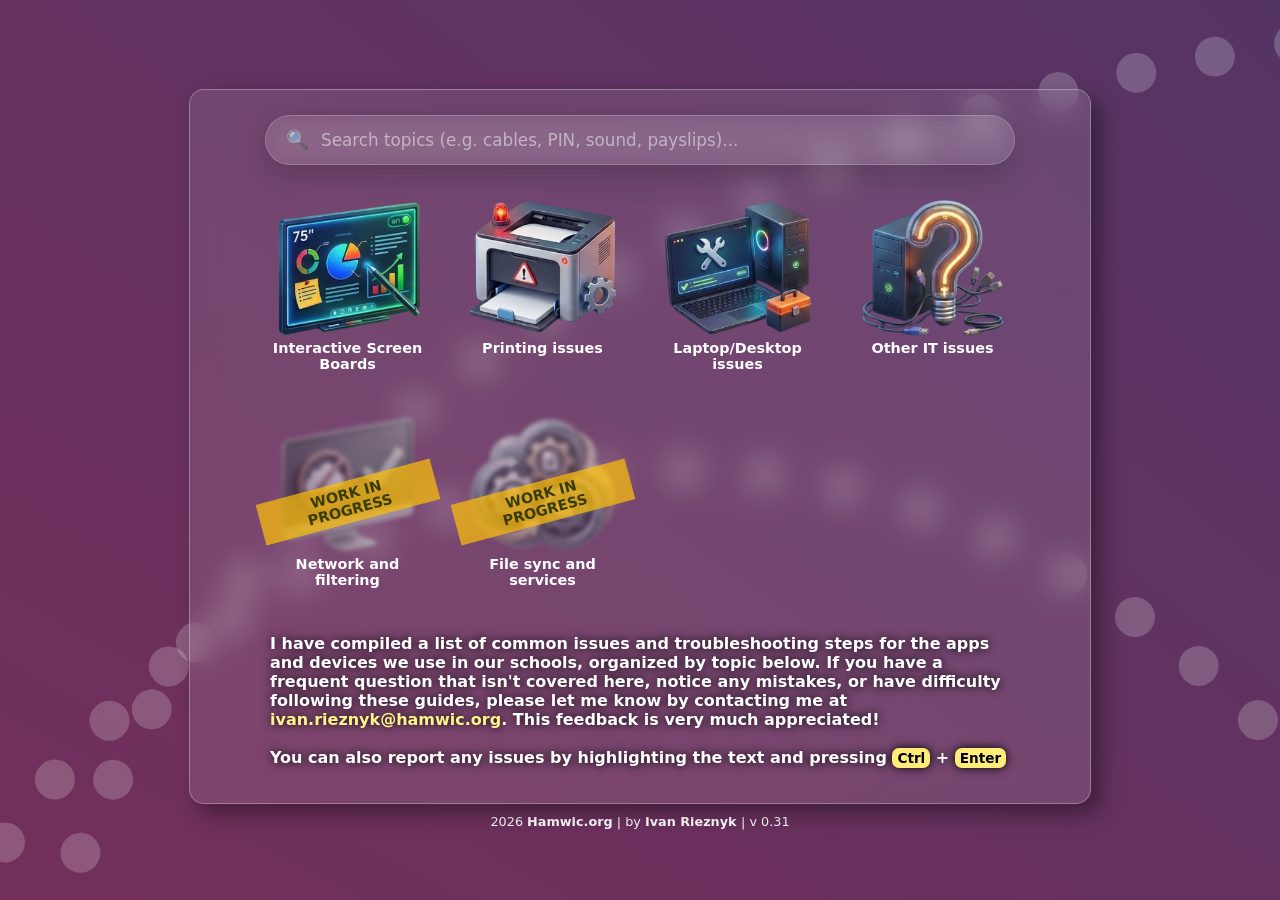
==== index.html @ d51e57ef "0.31 - Fade effect fix" ====
﻿<!doctype html>
<html lang="en">

<head>
    <meta charset="UTF-8" />
    <meta name="viewport" content="width=device-width, initial-scale=1.0" />
    <title>Manuals: Hamwic IT Support</title>
    <link rel="stylesheet" href="css/styles.css" />
    <script src="js/feedbacksend.js"></script>
</head>

<body>
    <div id="sp1" class="spinner" style="
        top: 0vh;
        left: 0vw;
        width: 350vh;
        height: 250vh;
        "> </div>

    <div id="sp2" class="spinner" style="
        top: 50vh;
        left: -20vw;
        width: 200vh;
        height: 250vh;" div> </div>

    <div class=" glass-container">
        <div class="glass-card">
            <div class="search-container">
                <div class="search-input-wrapper">
                    <span class="search-icon">🔍</span>
                    <input type="text" id="search-input" placeholder="Loading search index..." disabled
                        autocomplete="off" />
                    <button id="search-clear-btn" style="display: none;">&times;</button>
                </div>
                <div id="search-results" class="search-results-dropdown"></div>
            </div>
            <div class="image-grid">
                <div>
                    <a href="iwb.html">
                        <img src="img/main/iwb.png" alt="Interactive Whiteboard Screen">
                        <H3>Interactive Screen Boards</H3>
                    </a>
                </div>

                <div>
                    <a href="print.html">
                        <img src="img/main/printer_issues.png" alt="Printing issues">
                        <H3>Printing issues</H3>
                    </a>
                </div>

                <div>
                    <a href="laptops_desktop.html">
                        <img src="img/main/laptop.png" alt="Laptop/Desktop issues">
                        <H3>Laptop/Desktop issues</H3>
                    </a>
                </div>

                <div>
                    <a href="other.html">
                        <img src="img/main/other.png" alt="File sync and services">
                        <H3>Other IT issues</H3>
                    </a>
                </div>

                <div class="wip">
                    <img src="img/main/Filtering.png" alt="File sync and services">
                    <H3>Network and filtering</H3>
                </div>

                <div class="wip">
                    <img src="img/main/sync.png" alt="File sync and services">
                    <H3>File sync and services</H3>
                </div>

            </div>
            <p>I have compiled a list of common issues and troubleshooting steps for the apps and devices we
                use in our schools, organized by topic below. If you have a frequent question that isn't covered
                here,
                notice any mistakes, or have difficulty following these guides, please let me know by contacting me
                at
                <a href="mailto:ivan.rieznyk@hamwic.org">ivan.rieznyk@hamwic.org</a>. This feedback is very much
                appreciated!<br><br>
                You can also report any issues by highlighting the text and pressing <kbd>Ctrl</kbd> + <kbd>Enter</kbd>
            </p>
        </div>
    </div>

    <footer>
        2026
        <a href="https://hamwic.org" target="_blank">
            <strong>Hamwic.org</strong>
        </a>
        | by <strong>
            <a href="mailto:ivan.rieznyk@hamwic.org">
                Ivan Rieznyk
            </a>
        </strong>
        | v 0.31
    </footer>


    <script src="js/search-index.js"></script>
    <script src="js/search.js"></script>


    <script>
        const randomDelay = -(Math.random() * 200); // match your 200s duration
        document.documentElement.style.setProperty('--spin-delay', randomDelay + 's');
    </script>


</body>

</html>


<!-- 
0.14 - index redisign 
0.20 - Search 
0.21 - Search update and new topics (i am updating it now)
0.22 - background effect updated.
0.23 - search index update, new topics added, MFA setup.
0.24 - minor design update.
0.25 - deep-link feature added. Click to get deep direct link to the topic.
0.26 - small design update. Index page.
0.26 - Small design update. Index page. fix
0.27 - background updated. Animation test.
0.28 - background Animation fix.
0.29 - new share icon added.
0.30 - Fade effect
0.31 - Fade effect fix.
-->
---- css/styles.css ----
:root {
    --primary-color: #2563eb;
    --secondary-color: #64748b;
    --bg-color: #083259;
    --card-bg: #ffffff;
    --text-main: #1e293b;
    --border-color: #e2e8f0;
}


material-symbols-outlined {
    font-variation-settings:
        'FILL' 0,
        'wght' 700,
        'GRAD' 0,
        'opsz' 6,
}

body {
    margin: 0;
    padding: 0;
    min-height: 100vh;
    display: flex;
    flex-direction: column;
    justify-content: center;
    align-items: center;
    font-family: "Segoe UI", system-ui, -apple-system, sans-serif;
    position: relative;
    z-index: 0;
}

body::before {
    content: "";
    position: fixed;

    width: 600vw;
    height: 600vh;

    top: -50px;
    left: -50px;

    background: conic-gradient(rgb(24, 64, 120),
            rgb(3, 88, 76),
            rgb(6, 93, 155),
            rgb(149, 40, 80),
            rgb(24, 64, 120));

    animation: spin 200s linear infinite;
    animation-delay: var(--spin-delay, 0s);

    z-index: -1;
}

@keyframes spin {
    from {
        transform: translate(-50%, -50%) rotate(0deg);
    }

    to {
        transform: translate(-50%, -50%) rotate(360deg);
    }
}

@keyframes fade {
    0% {
        opacity: 0.0;
    }

    50% {
        opacity: 0.2;
    }

    100% {
        opacity: 0.0;
    }
}


.spinner {
    position: fixed;
    border-radius: 100%;
    border: 40px dotted;
    border-color: rgba(255, 255, 255, 0.2);
    animation: spin 30s linear infinite,
        fade 10s ease-in-out infinite;
}



.container {
    max-width: 900px;
    margin: 30px auto 0;
    background: var(--card-bg);
    padding: 20px;
    border-radius: 8px;
    box-shadow: 0 3px 5px rgba(0, 0, 0, 0.5);
}

/* COMPACT HEADER */
header {
    display: flex;
    justify-content: space-between;
    align-items: center;
    margin-bottom: 20px;
    border-radius: 10px;
}

a {
    text-decoration: none !important;
}

.brand-section h1 {
    margin: 0;
    padding-left: 10px;
    font-size: 1.5rem;
    color: var(--text-main);
}

.logo-text {
    font-size: 0.85rem;
    font-weight: bold;
    color: wheat;
    text-transform: uppercase;
    letter-spacing: 1px;
}

.logo-placeholder {
    /* width: 150px;
        height: 50px; */
    background-color: none;
    border: 0px dashed #cbd5e1;
    display: flex;
    align-items: center;
    justify-content: center;
    color: #94a3b8;
    font-size: 0.75rem;
    font-weight: bold;
    /* border-radius: 6px; */
    text-transform: uppercase;
    /* margin-top: 15px auto; */
}

.meta-info {
    text-align: right;
    font-size: 0.75rem;
    color: var(--secondary-color);
}

/* ACCORDIONS */
.accordion-item {
    border: 1px solid var(--border-color);
    border-radius: 6px;
    margin-bottom: 8px;
    overflow: hidden;
}

.disclaimer {
    background-color: #f8fafc;
    padding: 12px 16px;
    border-radius: 6px;
    margin-bottom: 8px;
}

details summary {
    padding: 12px 16px;
    background-color: #fff;
    cursor: pointer;
    font-weight: 600;
    list-style: none;
    display: flex;
    justify-content: space-between;
    align-items: center;
    font-size: 1.1rem;
}

details summary:hover {
    background-color: #f8fafc;
}

details summary::after {
    content: "＋";
    color: var(--primary-color);
    transition: transform 0.2s;
}

/* Styles for the header (summary) when the accordion is OPEN */
details[open] summary {
    background-color: #1e3a8a;
    /* Dark blue */
    color: #ffffff;
    /* White text */
}

/* Optional: Ensure the '+' changes to '-' and stays white when open */
details[open] summary::after {
    color: #ffffff;
    content: "－";
}

.imagesbox {
    display: flex;
    /* Enables the flexbox layout */
    flex-wrap: wrap;
    /* Allows images to move to the next line */
    gap: 10px;
    /* Sets a consistent space between images */
    justify-content: space-around;
    /* Distributes items equally in each line */
}

.imagesbox img {
    max-width: 100%;
    /* Prevents images from overflowing */
    height: auto;
    /* Maintains aspect ratio */
    /* flex: 1 1 200px; /* Allows images to grow/shrink, starting at 200px */
}

/* Optional: Add a slight border highlight to the whole item when open */
.accordion-item:has(details[open]) {
    border-color: #1e3a8a;
    box-shadow: 0 4px 6px -1px rgba(0, 0, 0, 0.1);
}

.content {
    padding: 15px 20px;
    border-top: 1px solid var(--border-color);
    background-color: #fcfcfc;
    font-size: 1.1rem;
}

/* NESTED ACCORDIONS */
.nested {
    margin-top: 8px;
    border-left: 4px solid var(--primary-color);
}

/* IMAGES/GIFS */
.instruction-img {
    max-width: 100%;
    height: auto;
    border-radius: 14px;
    margin: 10px 0;
    display: block;
    border: 1px solid var(--border-color);
    box-shadow: 0 3px 5px rgba(0, 0, 0, 0.5);
}

kbd {
    background: #ffed77;
    padding: 2px 5px;
    border-radius: 7px;
    font-family: inherit;
    font-weight: bold;
    font-size: 0.85rem;
}

/* FOOTER FOR AUTHOR/DATE */
footer {
    margin-top: 5px;
    margin-bottom: 12px;
    padding-top: 5px;
    /* border-top: 1px solid var(--border-color); */
    text-align: center;
    font-size: 0.8rem;
    color: white;
}


footer a,
footer a:visited {
    color: white;
}


/*CARDS version 1 */
.info-callout {
    background-color: #f0f7ff;
    border-left: 5px solid #007bff;
    max-width: 700px;
    padding: 1px 15px;
    margin: 5px auto;
    border-radius: 4px;
    font-family: sans-serif;
    line-height: 1.6;
    box-shadow: 0 3px 5px rgba(0, 0, 0, 0.2);
}

.info-callout strong {
    color: #0056b3;
}

.info-callout ul {
    /* margin-top: 5px; */
    padding-left: 20px;
}

.step-container {
    display: flex;
    gap: 20px;
    /* Space between text and image */
    background-color: #e8f2ff;
    align-items: flex-start;
    /* Aligns both columns to the top */
    padding: 20px;
    border: 1px solid #eee;
    border-radius: 10px;
    margin-bottom: 10px;
}

.step-text {
    flex: 1;
    /* Takes up all remaining free space */
    text-align: left;
    /* Ensures text is left-aligned */
}

.step-number {
    font-weight: bold;
    color: #007bff;
    display: block;
    margin-bottom: 5px;
}

.step-image {
    flex-shrink: 0;
    /* Prevents the image container from squishing */
    min-width: 200px;
    /* Adjust this width as needed */
    text-align: right;
    /* Keeps image aligned to the right side of its box */
}

.step-image img {
    max-width: 100%;
    /* Makes image responsive within the 200px box */
    height: auto;
    border-radius: 8px;
}

/* Responsive adjustment for mobile screens */
@media (max-width: 600px) {
    .step-container {
        flex-direction: column;
        /* Stack vertically on small screens */
    }

    .step-image {
        width: 100%;
        text-align: left;
    }
}


/* Container to help center the block on your page */
.glass-container {
    display: flex;
    justify-content: center;
    padding: 30px 20px 0;
    width: 100%;
    box-sizing: border-box;
}

.glass-card {
    max-width: 900px;
    width: 100%;


    /* The Glass Effect */
    background: rgba(255, 255, 255, 0.1);
    /* Transparent white */
    backdrop-filter: blur(15px);
    /* The blur effect */
    -webkit-backdrop-filter: blur(15px);
    /* Safari support */

    /* Border and Shadow */
    border: 1px solid rgba(255, 255, 255, 0.3);
    /* Subtle white border */
    border-radius: 15px;
    box-shadow: 10px 10px 20px 0 rgba(0, 0, 0, 0.37);
}

/* main page specific */
.glass-card p {
    color: white;
    font-weight: 600;
    padding: 20px 80px;
    filter: drop-shadow(0px 0px 5px rgb(0, 0, 0));
}

.glass-card kbd {
    color: black;
}

/* .glass-card p {
    font-weight: 300;
    font-size: 0.9rem;
} */

.glass-card a {
    color: #fff38a;
}

.image-grid {
    display: grid;
    /* This creates 250px columns. 'auto-fit' wraps them automatically */
    grid-template-columns: repeat(auto-fit, 150px);
    gap: 45px;
    justify-content: center;
    padding-bottom: 10px;
}

.image-grid img {
    width: 150px;
    height: auto;
    object-fit: cover;
    /* Ensures image fills the dimensions without stretching */
    border-radius: 10px;

}

.image-grid a:hover img {
    filter: drop-shadow(0px 0px 15px rgba(255, 245, 172, 0.5));
    transition: all var(--transition-speed) ease-in-out;
    transform: scale(1.05);
}

.image-grid a:not(:hover) img {
    transition: all var(--transition-speed) ease-in-out;
    transform: scale(1);
}


.image-grid h3 {
    text-align: center;
    color: white;
    margin: 0;
    font-size: 0.9rem;
}

/* CSS Variables for easy customization */
:root {
    --btn-color: #9d9d9d;
    --btn-hover: #6c5ce7;
    --transition-speed: 0.1s;
}

/* Modern Link Button */
.back-link {
    display: inline-flex;
    align-items: center;
    text-decoration: none;
    font-family: sans-serif;
    font-weight: 600;
    color: var(--btn-color);
    border: 2px solid var(--btn-color);
    padding: 5px 20px;
    border-radius: 8px;
    transition: all var(--transition-speed) ease-in-out;
    position: relative;
    overflow: hidden;
    margin: 10px 10px;
}

/* The Arrow Icon using CSS (No External Assets) */
.back-link::before {
    content: '';
    width: 8px;
    height: 8px;
    border-left: 2px solid currentColor;
    border-bottom: 2px solid currentColor;
    transform: rotate(45deg);
    margin-right: 12px;
    transition: transform var(--transition-speed) ease;
}

/* Hover States */
.back-link:hover {
    color: var(--btn-hover);
    border-color: var(--btn-hover);
    background-color: rgba(108, 92, 231, 0.05);
    /* Very light tint */
    padding-left: 25px;
    /* Shifts text slightly */
}

.back-link:hover::before {
    transform: rotate(45deg) scale(1.2);
}


/* 1. Container setup */
.image-grid>div {
    position: relative;
    /* Necessary to anchor the badge */
    /* overflow: hidden; */
    /* Keeps the badge within the card corners */
}

/* 2. The "Work in Progress" Overlay */
.wip::after {
    content: "WORK IN PROGRESS";
    position: absolute;
    top: 50%;
    left: 50%;
    transform: translate(-50%, -50%) rotate(-15deg);
    /* Centers and tilts text */

    background-color: rgba(255, 193, 7, 0.7);
    /* Warning yellow */
    color: #383c00;
    font-weight: bold;
    font-size: 0.9rem;
    padding: 5px 15px;
    width: 100%;
    text-align: center;
    z-index: 10;
    pointer-events: none;
    /* Allows user to still click if needed, or block it */
}

/* 3. Visual styling for unfinished items */
.wip img {
    filter: grayscale(80%) blur(2px);
    opacity: 0.6;
    transition: none !important;
    transform: none !important;
    scale: none !important;
}

.wip a {
    cursor: not-allowed;
    /* Shows a 'blocked' cursor on hover */
}

/* ==========================================
   SEARCH BAR AND DROPDOWN STYLING
   ========================================== */

.search-container {
    position: relative;
    max-width: 750px;
    margin: 25px auto 35px auto;
    padding: 0 40px;
    /* aligns with .glass-card h2/p padding of 40px */
}

.search-input-wrapper {
    position: relative;
    display: flex;
    align-items: center;
    background: rgba(255, 255, 255, 0.08);
    border: 1px solid rgba(255, 255, 255, 0.2);
    border-radius: 30px;
    padding: 8px 20px;
    box-shadow: 0 8px 32px 0 rgba(0, 0, 0, 0.2);
    backdrop-filter: blur(10px);
    -webkit-backdrop-filter: blur(10px);
    transition: all 0.3s cubic-bezier(0.4, 0, 0.2, 1);
}

.search-input-wrapper:focus-within {
    background: rgba(255, 255, 255, 0.15);
    border-color: rgba(255, 255, 255, 0.45);
    box-shadow: 0 8px 32px 0 rgba(0, 0, 0, 0.3), 0 0 15px rgba(255, 243, 138, 0.2);
}

.search-icon {
    font-size: 1.15rem;
    margin-right: 12px;
    color: rgba(255, 255, 255, 0.7);
    user-select: none;
}

#search-input {
    flex: 1;
    background: none;
    border: none;
    outline: none;
    color: white;
    font-size: 1.05rem;
    font-family: inherit;
    padding: 6px 0;
}

#search-input::placeholder {
    color: rgba(255, 255, 255, 0.5);
}

#search-clear-btn {
    background: none;
    border: none;
    color: rgba(255, 255, 255, 0.5);
    font-size: 1.5rem;
    cursor: pointer;
    padding: 0 4px;
    display: flex;
    align-items: center;
    justify-content: center;
    line-height: 1;
    transition: color 0.2s, transform 0.2s;
}

#search-clear-btn:hover {
    color: #fff38a;
    transform: scale(1.1);
}

/* Search results dropdown panel */
.search-results-dropdown {
    position: absolute;
    top: calc(100% + 10px);
    left: 40px;
    right: 40px;
    background: rgba(15, 23, 42, 0.95);
    border: 1px solid rgba(255, 255, 255, 0.15);
    border-radius: 14px;
    box-shadow: 0 10px 30px rgba(0, 0, 0, 0.5);
    z-index: 1000;
    max-height: 380px;
    overflow-y: auto;
    backdrop-filter: blur(25px);
    -webkit-backdrop-filter: blur(25px);
    transition: opacity 0.25s ease, transform 0.25s ease;
    opacity: 0;
    transform: translateY(-10px);
    pointer-events: none;
}

.search-results-dropdown.visible {
    opacity: 1;
    transform: translateY(0);
    pointer-events: auto;
}

/* Custom scrollbar for search results */
.search-results-dropdown::-webkit-scrollbar {
    width: 8px;
}

.search-results-dropdown::-webkit-scrollbar-track {
    background: rgba(0, 0, 0, 0.2);
    border-radius: 0 14px 14px 0;
}

.search-results-dropdown::-webkit-scrollbar-thumb {
    background: rgba(255, 255, 255, 0.15);
    border-radius: 4px;
}

.search-results-dropdown::-webkit-scrollbar-thumb:hover {
    background: rgba(255, 255, 255, 0.3);
}

.search-result-group {
    border-bottom: 1px solid rgba(255, 255, 255, 0.08);
}

.search-result-group:last-child {
    border-bottom: none;
}

.search-result-group-header {
    background: rgba(255, 255, 255, 0.03);
    padding: 10px 18px;
    font-size: 0.75rem;
    font-weight: 700;
    text-transform: uppercase;
    letter-spacing: 0.08em;
    color: #94a3b8;
    border-bottom: 1px solid rgba(255, 255, 255, 0.04);
}

.search-result-item {
    display: block;
    padding: 14px 18px;
    color: #cbd5e1;
    transition: all 0.2s ease;
    border-left: 3px solid transparent;
    text-decoration: none !important;
}

.search-result-item:hover,
.search-result-item.selected {
    background: rgba(255, 255, 255, 0.07);
    border-left-color: #38bdf8;
    color: white;
}

.search-result-title {
    font-weight: 600;
    font-size: 0.95rem;
    margin-bottom: 6px;
    color: #f1f5f9;
}

.search-result-item:hover .search-result-title,
.search-result-item.selected .search-result-title {
    color: #38bdf8;
}

.search-result-snippet {
    font-size: 0.8rem;
    color: #94a3b8;
    white-space: nowrap;
    overflow: hidden;
    text-overflow: ellipsis;
}

.search-result-item:hover .search-result-snippet,
.search-result-item.selected .search-result-snippet {
    color: #cbd5e1;
}

.search-result-title mark,
.search-result-snippet mark {
    background: rgba(56, 189, 248, 0.25);
    /* matching blue highlight */
    color: #38bdf8;
    font-weight: bold;
    border-radius: 2px;
    padding: 0 3px;
}

.search-no-results {
    padding: 24px;
    text-align: center;
    color: #94a3b8;
    font-size: 0.95rem;
}

/* Make sure mobile responsive styles are applied */
@media (max-width: 600px) {
    .search-container {
        padding: 0 20px;
        margin-bottom: 25px;
    }

    .search-results-dropdown {
        left: 20px;
        right: 20px;
    }
}

/* ==========================================
   DEEP-LINK: COPY BUTTON + TOAST
   ========================================== */

/* The 🔗 button sits at the far right of every accordion summary */
.copy-link-btn {
    margin-left: auto;
    flex-shrink: 0;
    background: none;
    border: none;
    cursor: pointer;
    font-size: 1rem;
    padding: 2px 6px;
    border-radius: 6px;
    opacity: 0;
    transition: opacity 0.2s ease, background-color 0.2s ease, transform 0.15s ease;
    color: inherit;
    line-height: 1;
}

/* Show button on summary hover (desktop) */
details summary:hover .copy-link-btn,
details[open] summary .copy-link-btn {
    opacity: 0.55;
}

.copy-link-btn:hover {
    opacity: 1 !important;
    background-color: rgba(255, 255, 255, 1);
    transform: scale(1.15);
}

/* Always visible on touch devices */
@media (hover: none) {
    .copy-link-btn {
        opacity: 0.45;
    }
}

/* Toast notification */
#deep-link-toast {
    position: fixed;
    bottom: 32px;
    left: 50%;
    transform: translateX(-50%) translateY(12px);
    background: #1e293b;
    color: #f1f5f9;
    padding: 10px 22px;
    border-radius: 999px;
    font-size: 0.9rem;
    font-weight: 600;
    box-shadow: 0 6px 24px rgba(0, 0, 0, 0.35);
    opacity: 0;
    pointer-events: none;
    transition: opacity 0.25s ease, transform 0.25s ease;
    z-index: 9999;
    white-space: nowrap;
}

#deep-link-toast.visible {
    opacity: 1;
    transform: translateX(-50%) translateY(0);
}
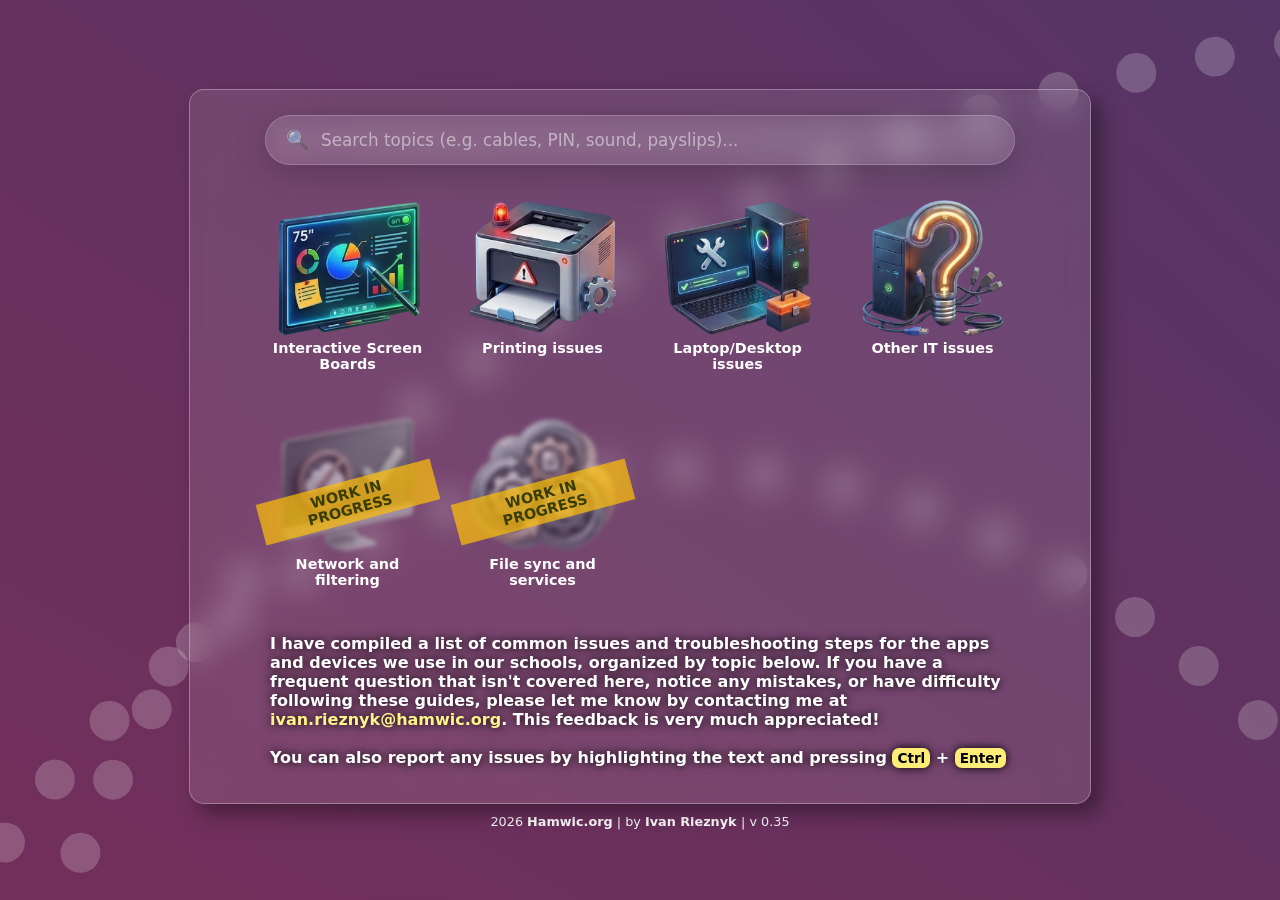
==== commit ad1e9658: "0.32 : 0.35 - Images zoom option added. Search index updated. other manual added (notifications issu" ====
--- a/index.html
+++ b/index.html
@@ -96,7 +96,7 @@
                 Ivan Rieznyk
             </a>
         </strong>
-        | v 0.31
+        | v 0.35
     </footer>
 
 
@@ -130,4 +130,5 @@
 0.29 - new share icon added.
 0.30 - Fade effect
 0.31 - Fade effect fix.
+0.32 : 0.35 - Images zoom option added. Search index updated. other manual added (notifications issue in browser). some other minor updates
 -->
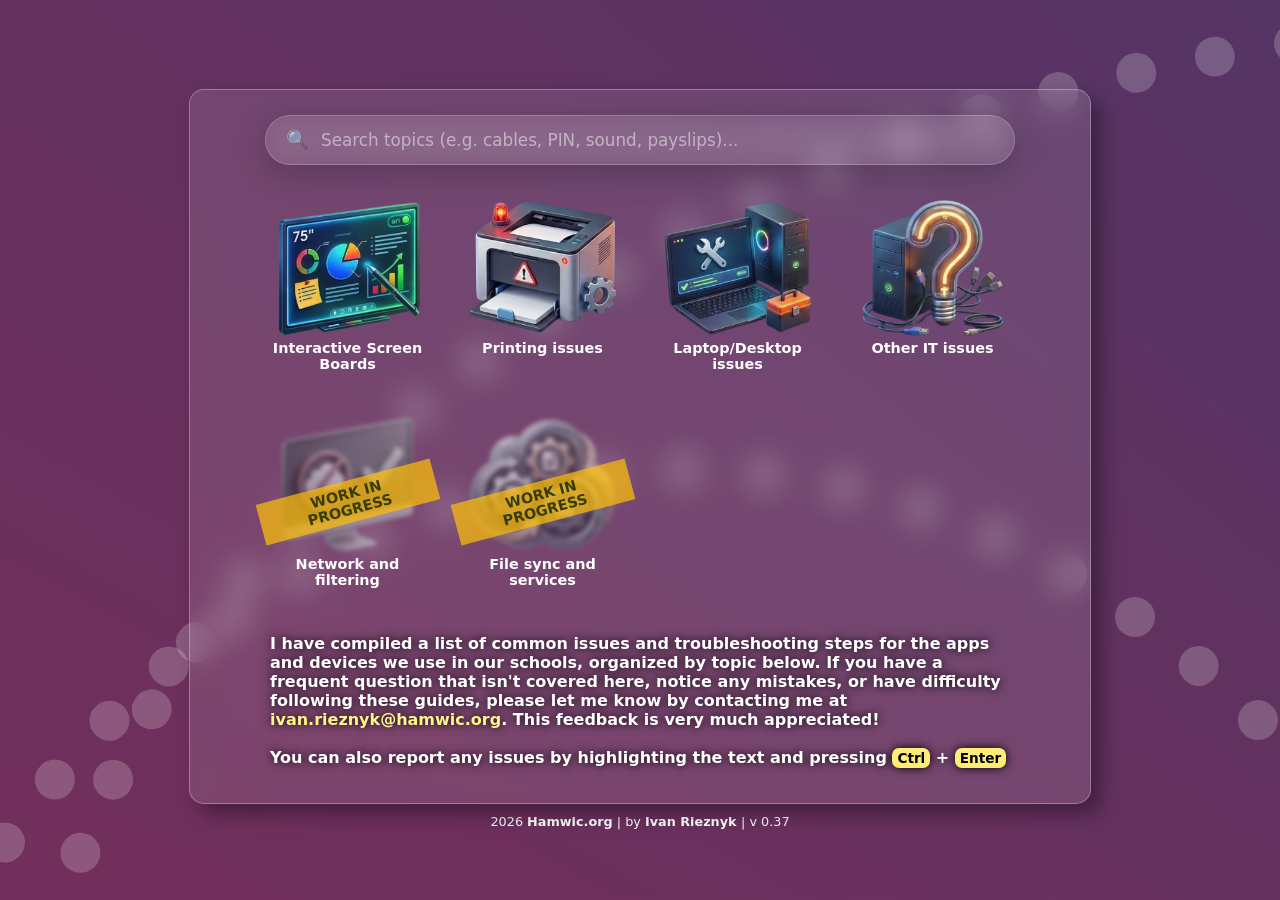
==== commit e1faf9ad: "0.37 - new topic added (Mouse and Touchpad). Manual on Other IT issues updated." ====
--- a/index.html
+++ b/index.html
@@ -96,7 +96,7 @@
                 Ivan Rieznyk
             </a>
         </strong>
-        | v 0.35
+        | v 0.37
     </footer>
 
 
@@ -109,7 +109,7 @@
         document.documentElement.style.setProperty('--spin-delay', randomDelay + 's');
     </script>
 
-
+    <script data-goatcounter="https://ivan-hamw.goatcounter.com/count" async src="//gc.zgo.at/count.js"></script>
 </body>
 
 </html>
@@ -131,4 +131,6 @@
 0.30 - Fade effect
 0.31 - Fade effect fix.
 0.32 : 0.35 - Images zoom option added. Search index updated. other manual added (notifications issue in browser). some other minor updates
+0.36 - Visitors counter added.
+0.37 - new topic added (Mouse and Touchpad). Manual on Other IT issues updated.
 -->
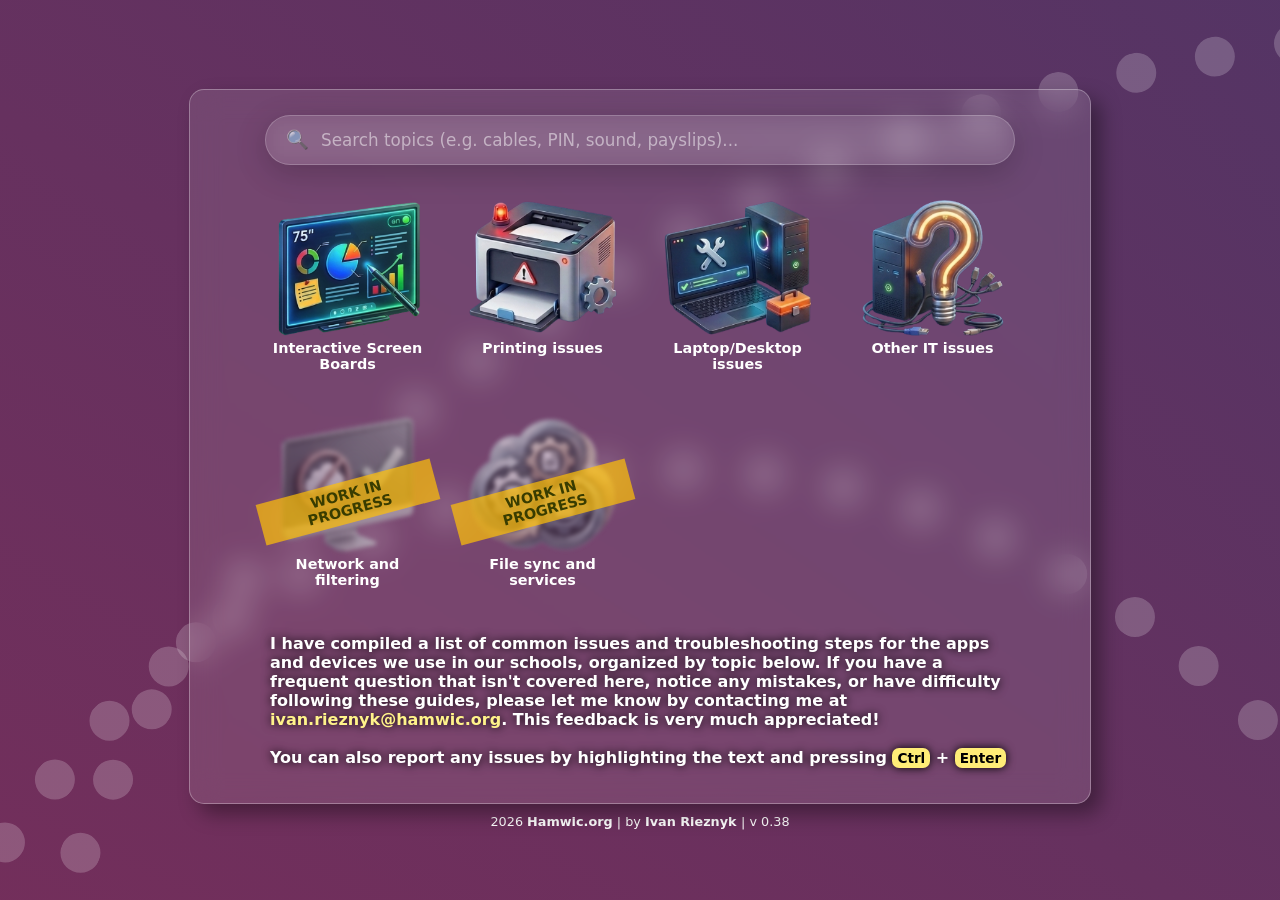
==== commit 666fe9c1: "0.38 - new manual added (Open another mailbox in Outlook)." ====
--- a/index.html
+++ b/index.html
@@ -96,13 +96,11 @@
                 Ivan Rieznyk
             </a>
         </strong>
-        | v 0.37
+        | v 0.38
     </footer>
-
 
     <script src="js/search-index.js"></script>
     <script src="js/search.js"></script>
-
 
     <script>
         const randomDelay = -(Math.random() * 200); // match your 200s duration
@@ -133,4 +131,5 @@
 0.32 : 0.35 - Images zoom option added. Search index updated. other manual added (notifications issue in browser). some other minor updates
 0.36 - Visitors counter added.
 0.37 - new topic added (Mouse and Touchpad). Manual on Other IT issues updated.
+0.38 - new manual added (Open another mailbox in Outlook).
 -->
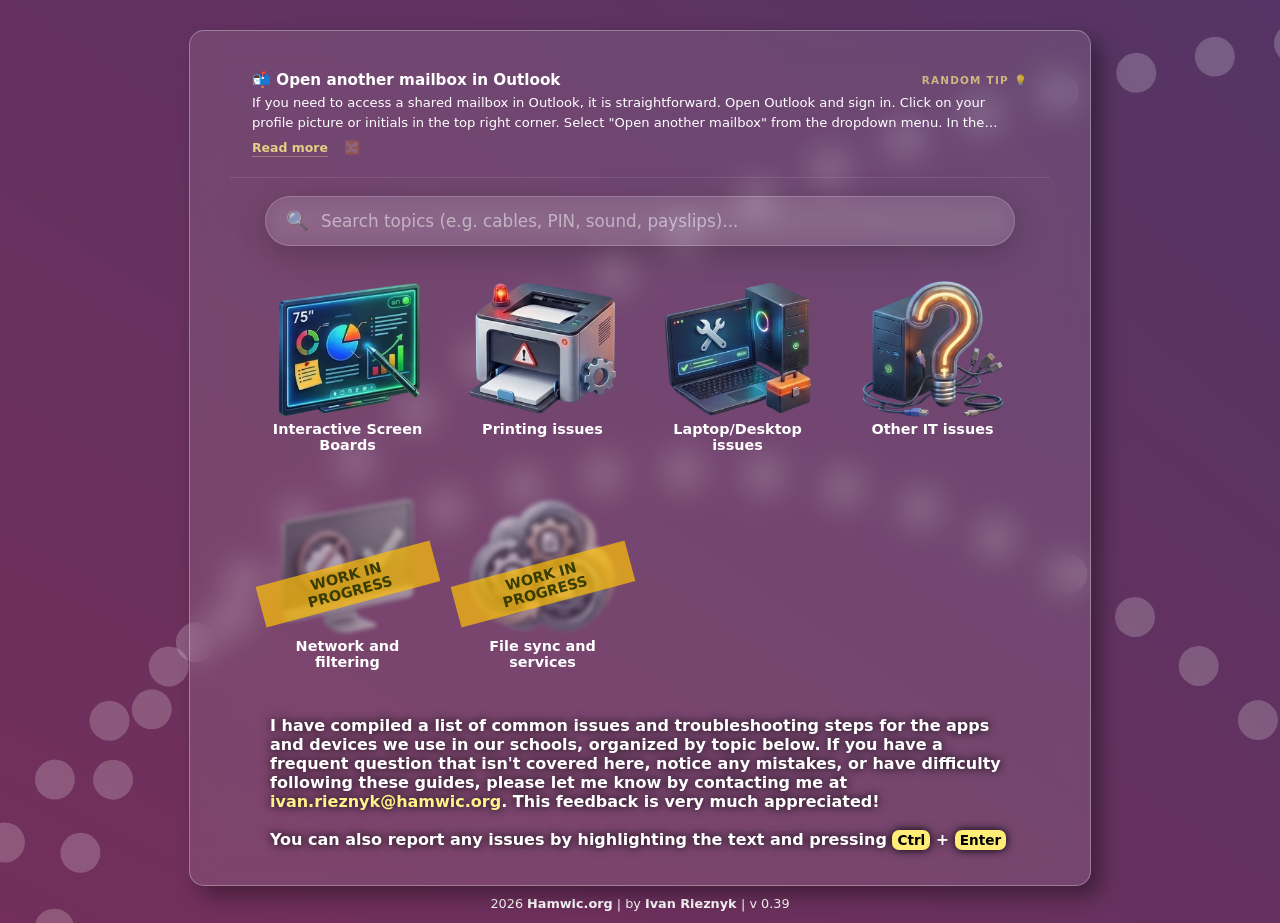
==== commit 03f6dcdb: "0.39 - Random tip 💡 widget on index page." ====
--- a/index.html
+++ b/index.html
@@ -25,6 +25,19 @@
 
     <div class=" glass-container">
         <div class="glass-card">
+            <!-- Random tip 💡 widget -->
+            <div class="tip-widget" id="tip-widget">
+                <div class="tip-top-row">
+                    <p class="tip-title" id="tip-title"></p>
+                    <span class="tip-label">Random tip 💡</span>
+                </div>
+                <p class="tip-snippet" id="tip-snippet"></p>
+                <div class="tip-footer">
+                    <a class="tip-read-more" id="tip-link" href="#">Read more</a>
+                    <button class="tip-shuffle-btn" id="tip-shuffle" title="Show another tip">🔀</button>
+                </div>
+            </div>
+
             <div class="search-container">
                 <div class="search-input-wrapper">
                     <span class="search-icon">🔍</span>
@@ -34,6 +47,7 @@
                 </div>
                 <div id="search-results" class="search-results-dropdown"></div>
             </div>
+
             <div class="image-grid">
                 <div>
                     <a href="iwb.html">
@@ -96,7 +110,7 @@
                 Ivan Rieznyk
             </a>
         </strong>
-        | v 0.38
+        | v 0.39
     </footer>
 
     <script src="js/search-index.js"></script>
@@ -105,6 +119,36 @@
     <script>
         const randomDelay = -(Math.random() * 200); // match your 200s duration
         document.documentElement.style.setProperty('--spin-delay', randomDelay + 's');
+
+        // ── Did you know? tip widget ───────────────────────────────────────────
+        (function () {
+            let lastIndex = -1;
+
+            function pickTip() {
+                let idx;
+                do { idx = Math.floor(Math.random() * SEARCH_INDEX.length); }
+                while (SEARCH_INDEX.length > 1 && idx === lastIndex);
+                lastIndex = idx;
+                return SEARCH_INDEX[idx];
+            }
+
+            function renderTip(tip) {
+                document.getElementById('tip-title').textContent = tip.title;
+                document.getElementById('tip-snippet').textContent = tip.content;
+                document.getElementById('tip-link').href = tip.pageUrl + '#' + tip.anchor;
+                // re-trigger fade-in animation
+                const w = document.getElementById('tip-widget');
+                w.style.animation = 'none';
+                w.offsetHeight; // reflow
+                w.style.animation = '';
+            }
+
+            renderTip(pickTip());
+
+            document.getElementById('tip-shuffle').addEventListener('click', function () {
+                renderTip(pickTip());
+            });
+        })();
     </script>
 
     <script data-goatcounter="https://ivan-hamw.goatcounter.com/count" async src="//gc.zgo.at/count.js"></script>
@@ -132,4 +176,5 @@
 0.36 - Visitors counter added.
 0.37 - new topic added (Mouse and Touchpad). Manual on Other IT issues updated.
 0.38 - new manual added (Open another mailbox in Outlook).
+0.39 - Random tip 💡 widget on index page.
 -->
--- a/css/styles.css
+++ b/css/styles.css
@@ -541,7 +541,7 @@
 .search-container {
     position: relative;
     max-width: 750px;
-    margin: 25px auto 35px auto;
+    margin: 18px auto 35px auto;
     padding: 0 40px;
     /* aligns with .glass-card h2/p padding of 40px */
 }
@@ -805,4 +805,109 @@
 #deep-link-toast.visible {
     opacity: 1;
     transform: translateX(-50%) translateY(0);
+}
+
+/* ==========================================
+   TIP OF THE DAY WIDGET
+   ========================================== */
+
+.tip-widget {
+    margin: 24px 40px 0;
+    padding: 16px 22px 20px;
+    border-bottom: 1px solid rgba(255, 255, 255, 0.1);
+    display: flex;
+    flex-direction: column;
+    gap: 4px;
+    animation: tipFadeIn 0.4s ease both;
+}
+
+@keyframes tipFadeIn {
+    from { opacity: 0; transform: translateY(-6px); }
+    to   { opacity: 1; transform: translateY(0); }
+}
+
+.tip-widget p {
+    padding: 0;
+    margin: 0;
+    filter: none;
+    font-weight: normal;
+}
+
+.tip-top-row {
+    display: flex;
+    justify-content: space-between;
+    align-items: center;
+    width: 100%;
+}
+
+.tip-label {
+    font-size: 0.65rem;
+    font-weight: 700;
+    text-transform: uppercase;
+    letter-spacing: 0.12em;
+    color: rgba(255, 243, 138, 0.65);
+    flex-shrink: 0;
+}
+
+.tip-title {
+    font-size: 0.95rem;
+    font-weight: 700 !important;
+    color: rgba(255, 255, 255, 0.95);
+    margin: 0;
+}
+
+.tip-snippet {
+    font-size: 0.82rem;
+    color: rgba(255, 255, 255, 0.5);
+    margin: 0;
+    line-height: 1.5;
+    display: -webkit-box;
+    -webkit-line-clamp: 2;
+    -webkit-box-orient: vertical;
+    overflow: hidden;
+}
+
+.tip-footer {
+    display: flex;
+    align-items: center;
+    gap: 12px;
+    margin-top: 4px;
+}
+
+.tip-read-more {
+    font-size: 0.78rem;
+    font-weight: 600;
+    color: rgba(255, 243, 138, 0.8) !important;
+    border-bottom: 1px solid rgba(255, 243, 138, 0.3);
+    padding-bottom: 1px;
+    transition: color 0.2s, border-color 0.2s;
+}
+
+.tip-read-more:hover {
+    color: #fff38a !important;
+    border-color: #fff38a;
+}
+
+.tip-shuffle-btn {
+    background: none;
+    border: none;
+    cursor: pointer;
+    font-size: 0.8rem;
+    color: rgba(255, 255, 255, 0.2);
+    padding: 2px 4px;
+    border-radius: 4px;
+    transition: color 0.2s, transform 0.35s ease;
+    line-height: 1;
+}
+
+.tip-shuffle-btn:hover {
+    color: rgba(255, 255, 255, 0.6);
+    transform: rotate(180deg);
+}
+
+@media (max-width: 600px) {
+    .tip-widget {
+        margin: 16px 20px 0;
+        padding: 14px 16px 18px;
+    }
 }
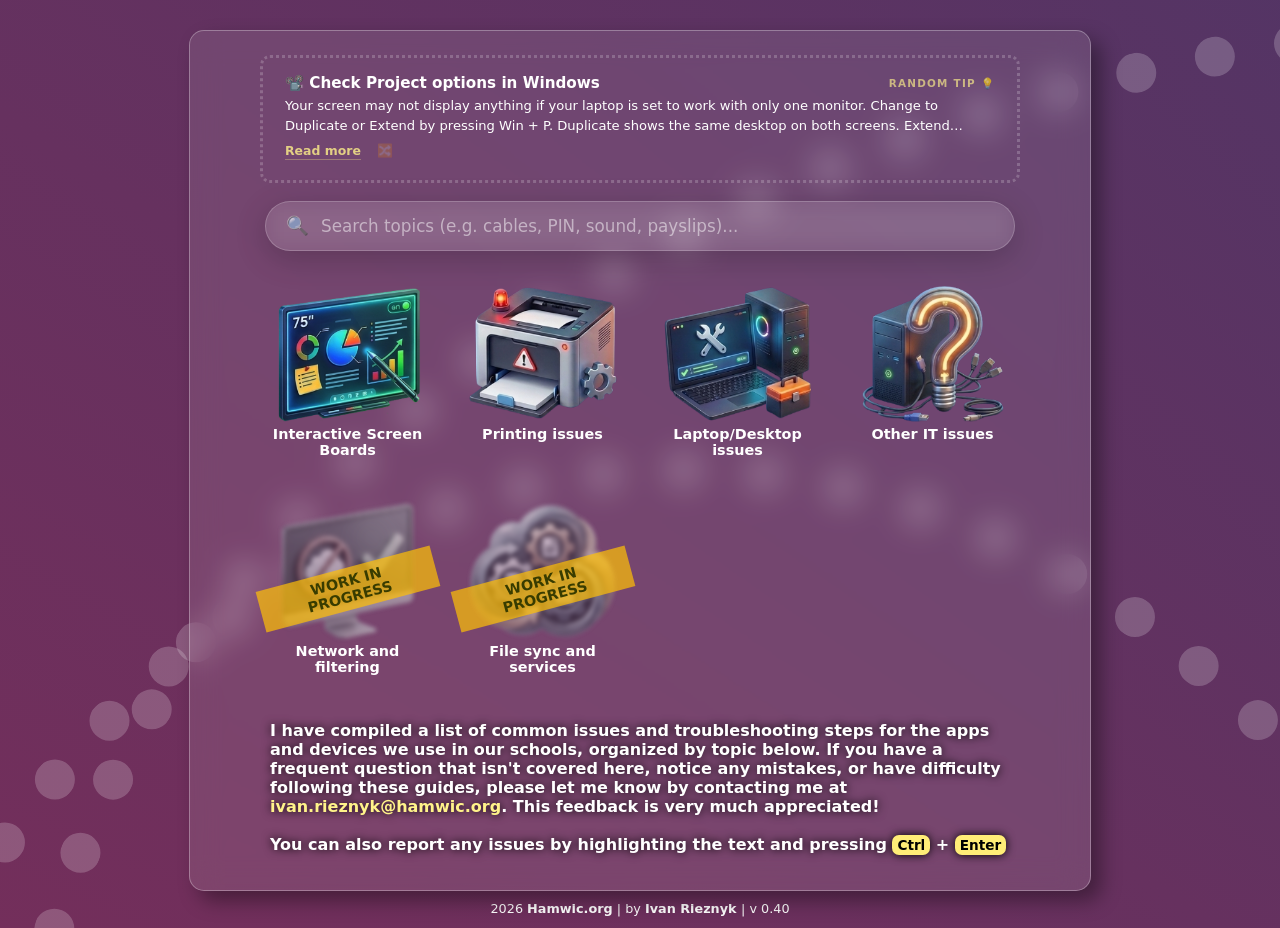
==== commit d6253dbe: "SMALL Random tip widget design update. Other design fixes." ====
--- a/index.html
+++ b/index.html
@@ -110,7 +110,7 @@
                 Ivan Rieznyk
             </a>
         </strong>
-        | v 0.39
+        | v 0.40
     </footer>
 
     <script src="js/search-index.js"></script>
@@ -158,6 +158,7 @@
 
 
 <!-- 
+Version history:
 0.14 - index redisign 
 0.20 - Search 
 0.21 - Search update and new topics (i am updating it now)
@@ -176,5 +177,7 @@
 0.36 - Visitors counter added.
 0.37 - new topic added (Mouse and Touchpad). Manual on Other IT issues updated.
 0.38 - new manual added (Open another mailbox in Outlook).
-0.39 - Random tip 💡 widget on index page.
+0.39 - Random tip widget on index page.
+0.40 - SMALL Random tip widget design update. Other design fixes.
+
 -->
--- a/css/styles.css
+++ b/css/styles.css
@@ -812,9 +812,10 @@
    ========================================== */
 
 .tip-widget {
-    margin: 24px 40px 0;
+    border-radius: 10px;
+    margin: 24px 70px 0;
     padding: 16px 22px 20px;
-    border-bottom: 1px solid rgba(255, 255, 255, 0.1);
+    border: 3px dotted rgba(255, 255, 255, 0.2);
     display: flex;
     flex-direction: column;
     gap: 4px;
@@ -822,8 +823,15 @@
 }
 
 @keyframes tipFadeIn {
-    from { opacity: 0; transform: translateY(-6px); }
-    to   { opacity: 1; transform: translateY(0); }
+    from {
+        opacity: 0;
+        transform: translateY(-6px);
+    }
+
+    to {
+        opacity: 1;
+        transform: translateY(0);
+    }
 }
 
 .tip-widget p {
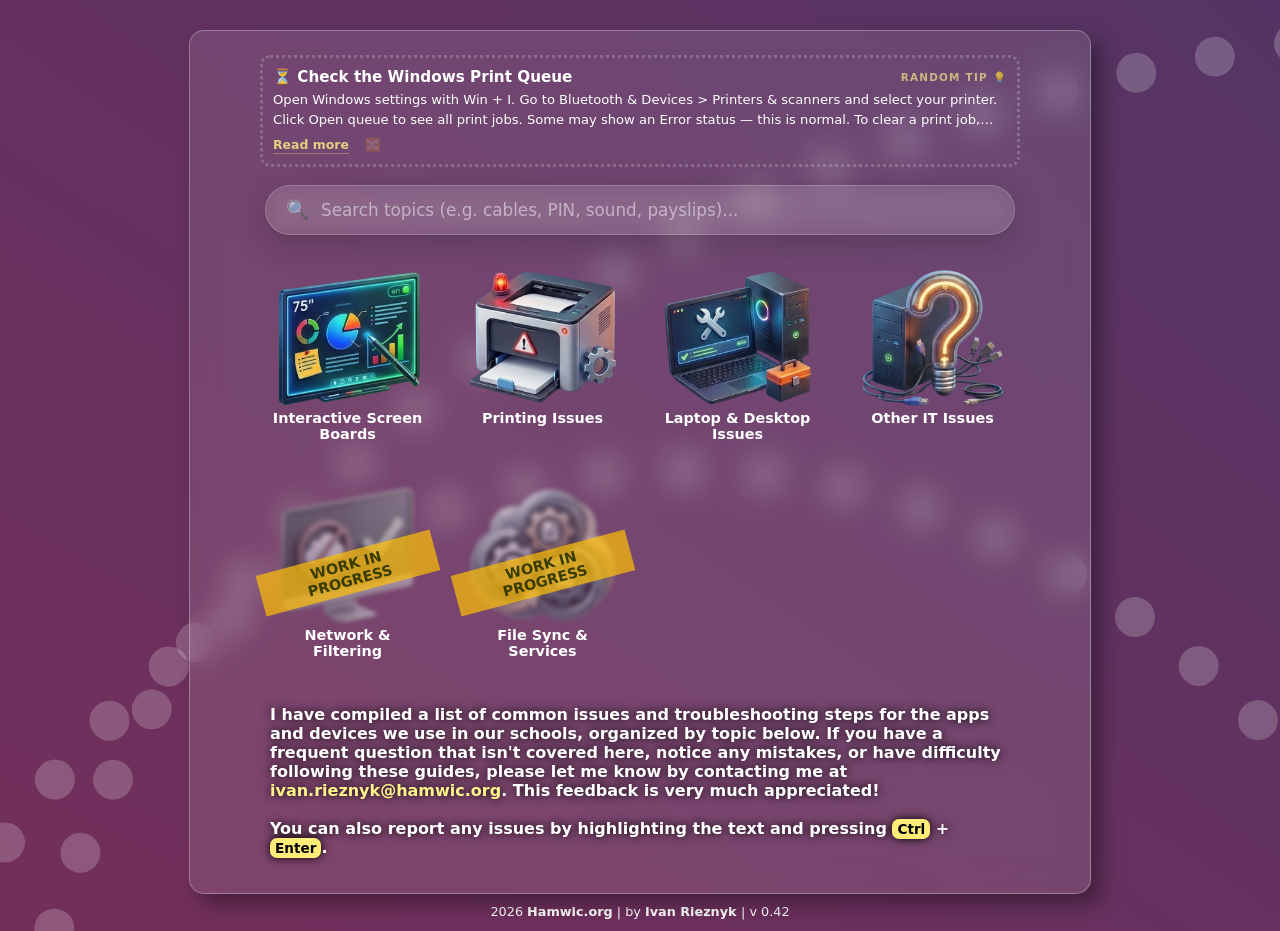
==== commit 989ee4d5: "0.42- huge update with all texts." ====
--- a/index.html
+++ b/index.html
@@ -1,4 +1,4 @@
-﻿<!doctype html>
+<!doctype html>
 <html lang="en">
 
 <head>
@@ -52,39 +52,39 @@
                 <div>
                     <a href="iwb.html">
                         <img src="img/main/iwb.png" alt="Interactive Whiteboard Screen">
-                        <H3>Interactive Screen Boards</H3>
+                        <h3>Interactive Screen Boards</h3>
                     </a>
                 </div>
 
                 <div>
                     <a href="print.html">
                         <img src="img/main/printer_issues.png" alt="Printing issues">
-                        <H3>Printing issues</H3>
+                        <h3>Printing Issues</h3>
                     </a>
                 </div>
 
                 <div>
                     <a href="laptops_desktop.html">
                         <img src="img/main/laptop.png" alt="Laptop/Desktop issues">
-                        <H3>Laptop/Desktop issues</H3>
+                        <h3>Laptop &amp; Desktop Issues</h3>
                     </a>
                 </div>
 
                 <div>
                     <a href="other.html">
-                        <img src="img/main/other.png" alt="File sync and services">
-                        <H3>Other IT issues</H3>
+                        <img src="img/main/other.png" alt="Other IT issues">
+                        <h3>Other IT Issues</h3>
                     </a>
                 </div>
 
                 <div class="wip">
-                    <img src="img/main/Filtering.png" alt="File sync and services">
-                    <H3>Network and filtering</H3>
+                    <img src="img/main/Filtering.png" alt="Network and filtering">
+                    <h3>Network &amp; Filtering</h3>
                 </div>
 
                 <div class="wip">
                     <img src="img/main/sync.png" alt="File sync and services">
-                    <H3>File sync and services</H3>
+                    <h3>File Sync &amp; Services</h3>
                 </div>
 
             </div>
@@ -95,7 +95,7 @@
                 at
                 <a href="mailto:ivan.rieznyk@hamwic.org">ivan.rieznyk@hamwic.org</a>. This feedback is very much
                 appreciated!<br><br>
-                You can also report any issues by highlighting the text and pressing <kbd>Ctrl</kbd> + <kbd>Enter</kbd>
+                You can also report any issues by highlighting the text and pressing <kbd>Ctrl</kbd> + <kbd>Enter</kbd>.
             </p>
         </div>
     </div>
@@ -110,7 +110,7 @@
                 Ivan Rieznyk
             </a>
         </strong>
-        | v 0.40
+        | v 0.42
     </footer>
 
     <script src="js/search-index.js"></script>
@@ -179,5 +179,6 @@
 0.38 - new manual added (Open another mailbox in Outlook).
 0.39 - Random tip widget on index page.
 0.40 - SMALL Random tip widget design update. Other design fixes.
-
+0.41 - images fixing
+0.42- huge update with all texts.
 -->
--- a/css/styles.css
+++ b/css/styles.css
@@ -814,7 +814,7 @@
 .tip-widget {
     border-radius: 10px;
     margin: 24px 70px 0;
-    padding: 16px 22px 20px;
+    padding: 10px;
     border: 3px dotted rgba(255, 255, 255, 0.2);
     display: flex;
     flex-direction: column;
